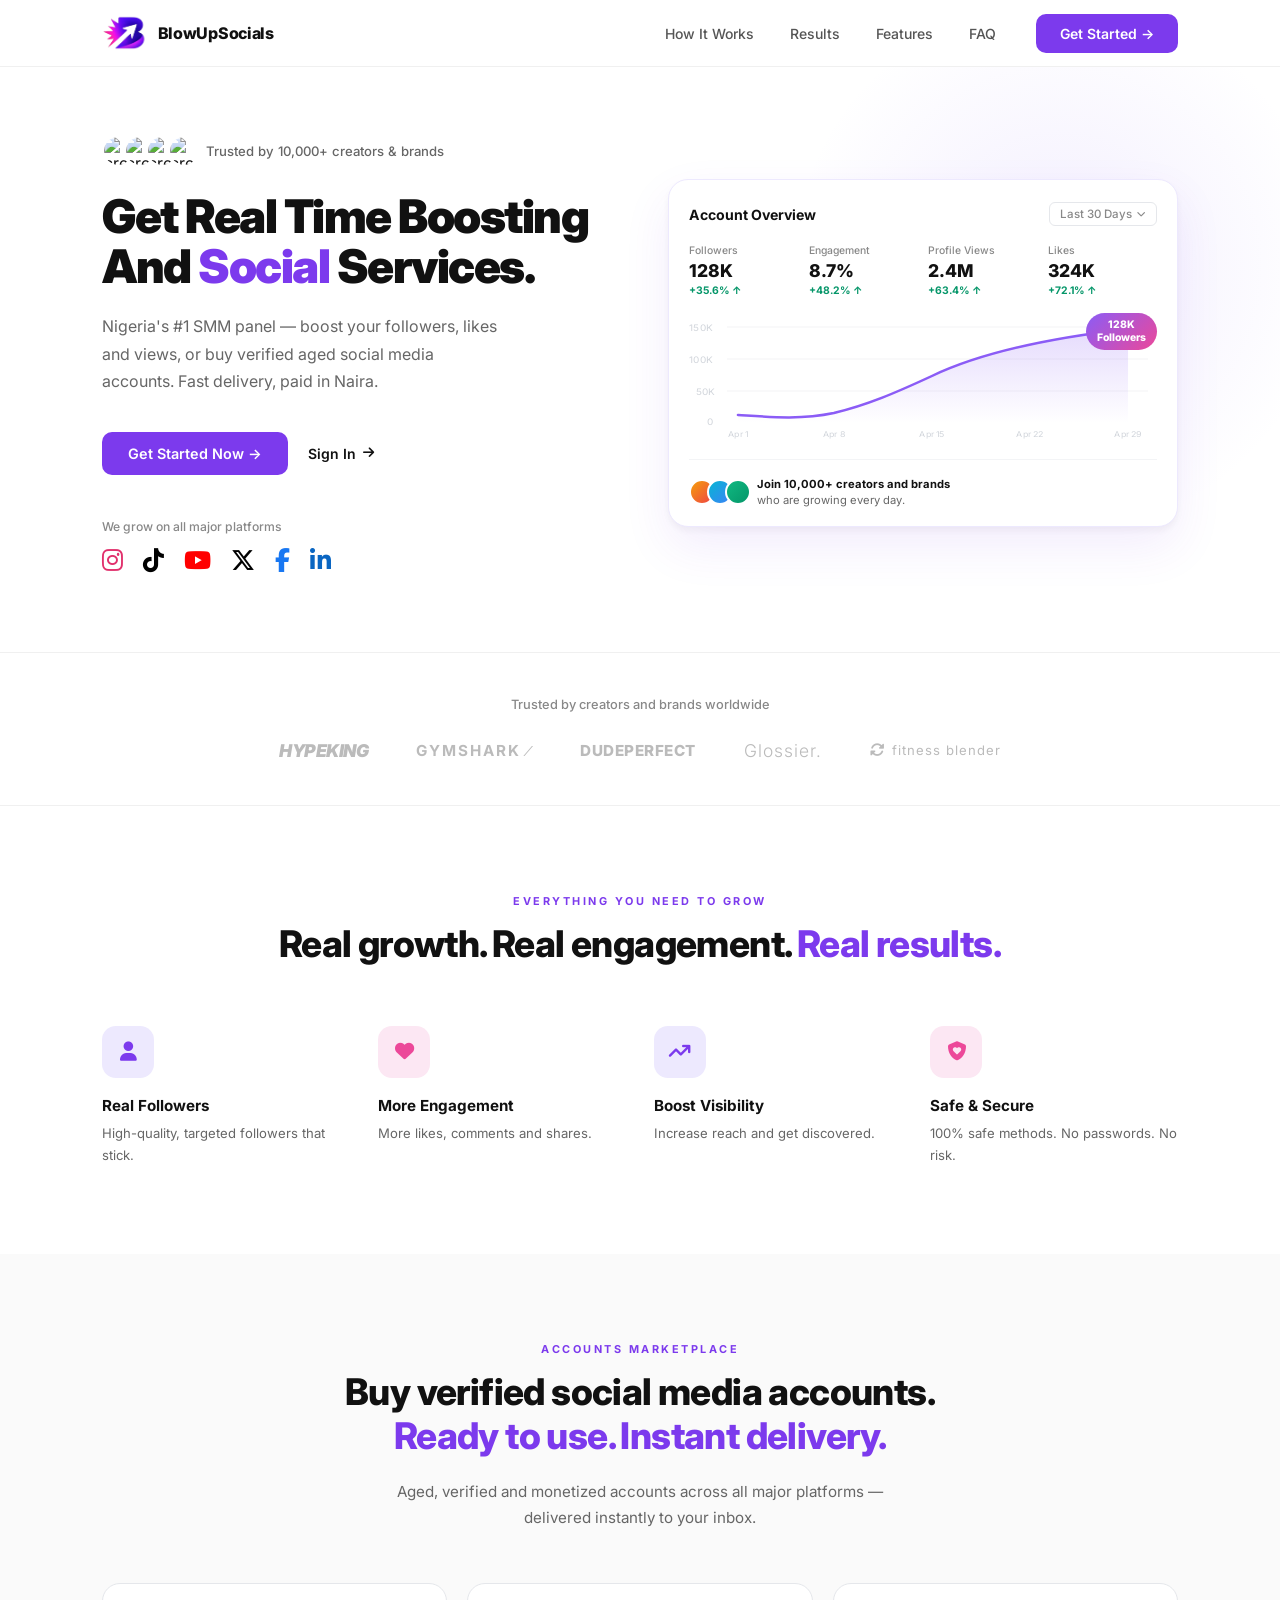
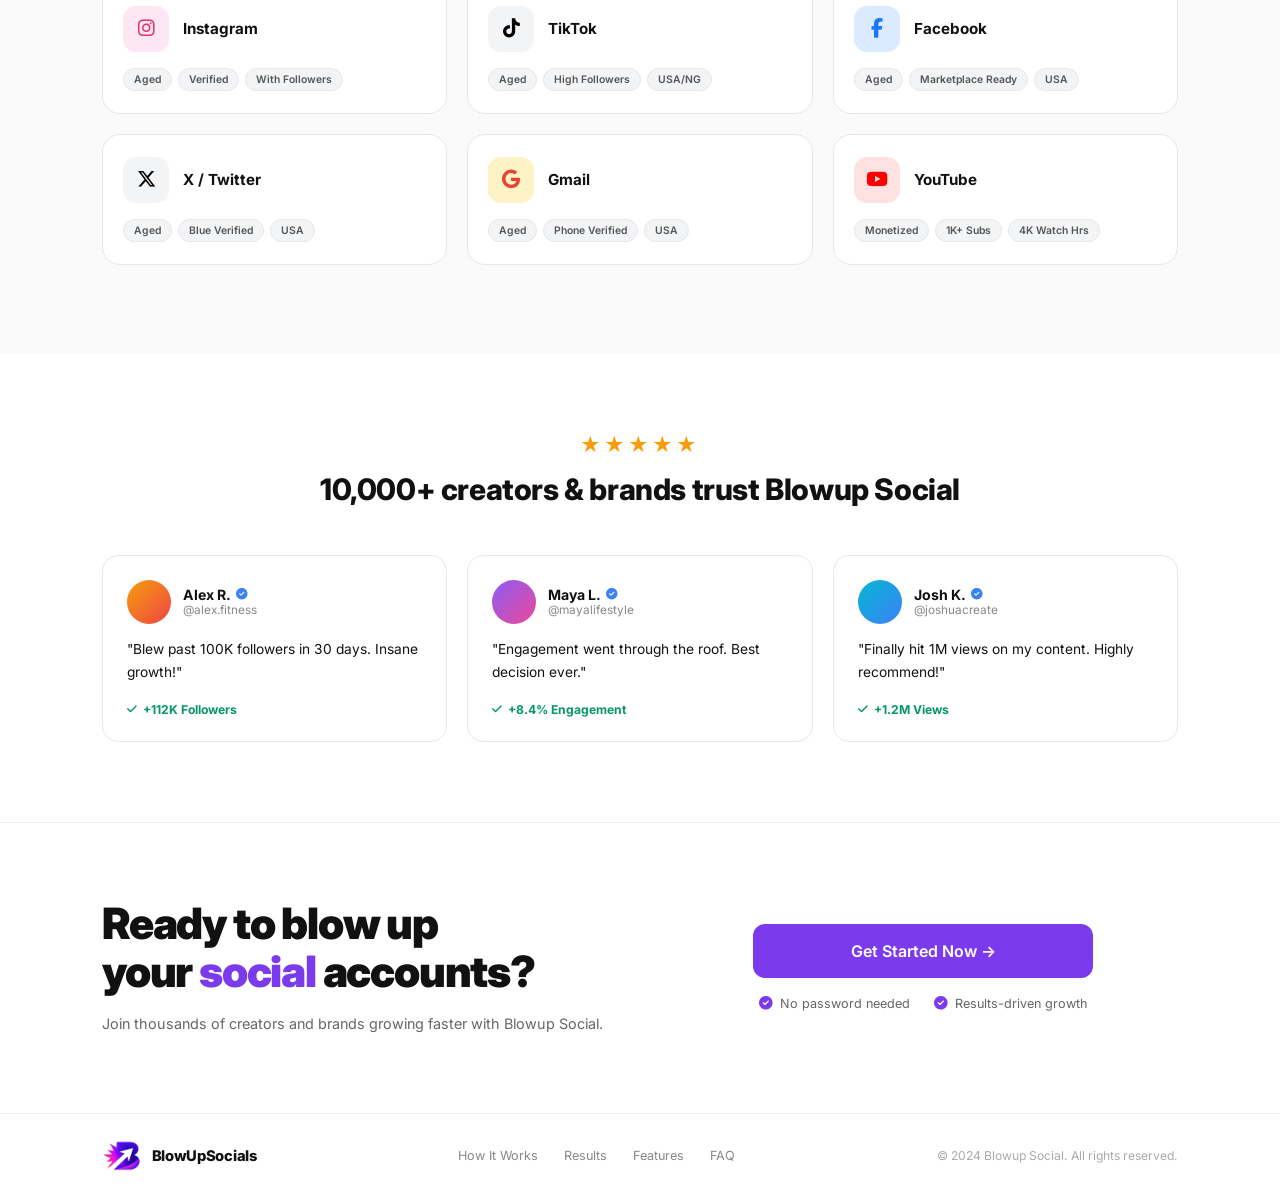
==== index.html @ 9772460f "feat: add PWA support — installable on mobile home screen - manifest.json with name, icons, theme co" ====
﻿<!DOCTYPE html>
<html lang="en">
<head>
  <meta charset="UTF-8" />
  <meta name="viewport" content="width=device-width, initial-scale=1.0" />
  <link rel="manifest" href="/manifest.json" />
  <meta name="theme-color" content="#7c3aed" />
  <meta name="apple-mobile-web-app-capable" content="yes" />
  <meta name="apple-mobile-web-app-status-bar-style" content="default" />
  <meta name="apple-mobile-web-app-title" content="BlowUpSocials" />
  <link rel="apple-touch-icon" href="/img/icon-192.png" />
  <title>BlowUpSocials – Blow Up Your Social Accounts</title>
  <link rel="preconnect" href="https://fonts.googleapis.com" />
  <link rel="preconnect" href="https://fonts.gstatic.com" crossorigin />
  <link href="https://fonts.googleapis.com/css2?family=Inter:wght@400;500;600;700;800;900&display=swap" rel="stylesheet" />
  <link rel="stylesheet" href="https://cdnjs.cloudflare.com/ajax/libs/font-awesome/6.5.0/css/all.min.css" />
  <style>
    *, *::before, *::after { box-sizing: border-box; margin: 0; padding: 0; }
    html { scroll-behavior: smooth; }
    body {
      font-family: 'Inter', sans-serif;
      background: #fff;
      color: #111;
      -webkit-font-smoothing: antialiased;
      overflow-x: hidden;
    }
    a { text-decoration: none; color: inherit; }

    .container { max-width: 1140px; margin: 0 auto; padding: 0 32px; }

    /* ─── NAV ─────────────────────────── */
    nav {
      position: sticky; top: 0; z-index: 100;
      background: rgba(255,255,255,0.96);
      backdrop-filter: blur(12px);
      border-bottom: 1px solid #f0f0f0;
    }
    .nav-inner {
      max-width: 1140px; margin: 0 auto; padding: 0 32px;
      display: flex; align-items: center; height: 66px;
    }
    .nav-logo { margin-right: auto; }
    .nav-logo a { display: flex; align-items: center; gap: 10px; }
    .nav-logo img { height: 36px; width: auto; display: block; }
    .nav-brand { font-size: 1rem; font-weight: 800; color: #111; letter-spacing: -0.3px; white-space: nowrap; }
    .nav-links { display: flex; gap: 36px; margin-right: 40px; }
    .nav-links a { font-size: 0.875rem; font-weight: 500; color: #555; }
    .nav-links a:hover { color: #111; }
    .nav-btn {
      display: inline-flex; align-items: center; gap: 7px;
      background: #7c3aed; color: #fff;
      font-family: inherit; font-size: 0.875rem; font-weight: 600;
      padding: 11px 24px; border-radius: 10px; border: none; cursor: pointer;
      transition: background .18s;
    }
    .nav-btn:hover { background: #6d28d9; }

    /* ─── HERO ────────────────────────── */
    .hero {
      padding: 68px 0 80px;
      position: relative; overflow: hidden;
    }
    /* subtle lavender glow top-right */
    .hero::before {
      content: '';
      position: absolute; top: -80px; right: -60px;
      width: 560px; height: 560px; border-radius: 50%;
      background: radial-gradient(circle, rgba(167,139,250,0.14) 0%, transparent 68%);
      pointer-events: none;
    }
    .hero-grid {
      display: grid;
      grid-template-columns: 1fr 1fr;
      gap: 56px; align-items: center;
      position: relative;
    }

    /* Hero left */
    .hero-trust {
      display: flex; align-items: center; gap: 0;
      margin-bottom: 24px;
    }
    .hero-avs { display: flex; }
    .hav {
      width: 32px; height: 32px; border-radius: 50%;
      border: 2.5px solid #fff;
      margin-right: -10px;
      overflow: hidden; flex-shrink: 0;
    }
    .hav img { width: 100%; height: 100%; object-fit: cover; display: block; border-radius: 50%; }
    .hero-trust-text { font-size: 0.82rem; font-weight: 500; color: #666; margin-left: 16px; }

    .hero-left h1 {
      font-size: clamp(2.1rem, 3.8vw, 2.9rem);
      font-weight: 900; line-height: 1.08; letter-spacing: -1.5px;
      color: #111; margin-bottom: 22px;
    }
    .hero-left h1 .hl { color: #7c3aed; }

    .hero-sub {
      font-size: 1rem; color: #666; line-height: 1.72;
      max-width: 400px; margin-bottom: 36px;
    }

    .hero-ctas { display: flex; align-items: center; gap: 20px; margin-bottom: 44px; }
    .btn-main {
      display: inline-flex; align-items: center; gap: 8px;
      background: #7c3aed; color: #fff;
      font-family: inherit; font-size: 0.9rem; font-weight: 600;
      padding: 13px 26px; border-radius: 10px; border: none; cursor: pointer;
      transition: background .18s;
    }
    .btn-main:hover { background: #6d28d9; }
    .btn-link {
      display: inline-flex; align-items: center; gap: 7px;
      font-family: inherit; font-size: 0.875rem; font-weight: 600;
      color: #111; background: none; border: none; cursor: pointer;
      padding: 0;
    }
    .btn-link i { font-size: 0.85rem; }

    .plat-label { font-size: 0.76rem; color: #888; font-weight: 500; margin-bottom: 14px; }
    .plat-icons { display: flex; align-items: center; gap: 20px; }
    .plat-icons .pi { font-size: 1.5rem; }
    .pi-ig  { color: #e1306c; }
    .pi-tt  { color: #010101; }
    .pi-yt  { color: #ff0000; }
    .pi-x   { color: #000; }
    .pi-fb  { color: #1877f2; }
    .pi-li  { color: #0a66c2; }

    /* Hero right — card */
    .hero-card {
      background: #fff;
      border: 1.5px solid #ede9fe;
      border-radius: 20px;
      padding: 22px 20px 18px;
      box-shadow: 0 4px 6px rgba(0,0,0,0.04), 0 20px 48px rgba(124,58,237,0.09);
    }
    .card-top {
      display: flex; align-items: center; justify-content: space-between;
      margin-bottom: 18px;
    }
    .card-top-title { font-size: 0.88rem; font-weight: 700; color: #111; }
    .card-top-period {
      font-size: 0.72rem; color: #888; font-weight: 500;
      border: 1px solid #e5e7eb; border-radius: 6px; padding: 4px 10px;
      display: flex; align-items: center; gap: 5px;
    }
    .card-stats { display: grid; grid-template-columns: repeat(4,1fr); gap: 10px; margin-bottom: 16px; }
    .cs-lbl { font-size: 0.65rem; color: #888; font-weight: 500; margin-bottom: 5px; }
    .cs-val { font-size: 1.1rem; font-weight: 800; color: #111; margin-bottom: 4px; line-height: 1; }
    .cs-chg { font-size: 0.65rem; font-weight: 700; color: #059669; }

    .chart-wrap { position: relative; }
    .chart-svg { width: 100%; height: 130px; display: block; overflow: visible; }
    .chart-badge {
      position: absolute; top: 0; right: 0;
      background: linear-gradient(135deg,#8b5cf6,#ec4899);
      color: #fff; font-size: 0.65rem; font-weight: 800;
      padding: 5px 11px; border-radius: 20px;
      line-height: 1.3; text-align: center; white-space: nowrap;
    }
    .card-foot {
      display: flex; align-items: center; gap: 0;
      margin-top: 16px; padding-top: 16px;
      border-top: 1px solid #f3f4f6;
    }
    .foot-avs { display: flex; }
    .fav {
      width: 26px; height: 26px; border-radius: 50%;
      border: 2px solid #fff; margin-right: -8px;
      background: #ddd;
    }
    .fav:nth-child(1) { background: linear-gradient(135deg,#f59e0b,#ef4444); }
    .fav:nth-child(2) { background: linear-gradient(135deg,#06b6d4,#3b82f6); }
    .fav:nth-child(3) { background: linear-gradient(135deg,#10b981,#059669); }
    .foot-text { font-size: 0.7rem; color: #666; line-height: 1.45; margin-left: 14px; }
    .foot-text strong { color: #111; }

    /* ─── BRAND STRIP ─────────────────── */
    .brand-strip {
      padding: 44px 0;
      border-top: 1px solid #f0f0f0;
      border-bottom: 1px solid #f0f0f0;
    }
    .brand-strip-lbl { text-align: center; font-size: 0.8rem; color: #888; font-weight: 500; margin-bottom: 28px; }
    .brand-logos {
      display: flex; align-items: center; justify-content: center;
      gap: 48px; flex-wrap: wrap;
    }
    .bl { color: #bbb; transition: color .18s; }
    .bl:hover { color: #888; }
    .bl-mrbeast { font-size: 1.1rem; font-weight: 900; letter-spacing: -0.5px; text-transform: uppercase; font-style: italic; }
    .bl-gymshark { font-size: 0.95rem; font-weight: 700; letter-spacing: 2px; text-transform: uppercase; display: flex; align-items: center; gap: 6px; }
    .bl-dude { font-size: 0.95rem; font-weight: 800; text-transform: uppercase; letter-spacing: 0.5px; }
    .bl-glossier { font-size: 1.1rem; font-weight: 300; letter-spacing: 1px; }
    .bl-fitness { font-size: 0.82rem; font-weight: 400; letter-spacing: 1px; display: flex; align-items: center; gap: 7px; }

    /* ─── FEATURES ────────────────────── */
    .features { padding: 88px 0; }
    .eyebrow {
      font-size: 0.68rem; font-weight: 700; letter-spacing: 2.5px;
      text-transform: uppercase; color: #7c3aed;
      text-align: center; margin-bottom: 14px;
    }
    .feat-h2 {
      font-size: clamp(1.7rem, 3.2vw, 2.3rem); font-weight: 800;
      color: #111; text-align: center; letter-spacing: -0.6px;
      line-height: 1.2; margin-bottom: 60px;
    }
    .feat-h2 .hl { color: #7c3aed; }
    .feat-grid { display: grid; grid-template-columns: repeat(4,1fr); gap: 28px; }
    .feat-card { }
    .feat-ico {
      width: 52px; height: 52px; border-radius: 14px;
      display: flex; align-items: center; justify-content: center;
      font-size: 1.2rem; margin-bottom: 18px;
    }
    .feat-card h3 { font-size: 0.95rem; font-weight: 700; color: #111; margin-bottom: 8px; }
    .feat-card p { font-size: 0.82rem; color: #666; line-height: 1.65; }

    /* ─── ACCOUNTS STORE ────────────────── */
    .accounts { padding: 88px 0; background: #fafafa; }
    .acct-sub {
      font-size: 0.95rem; color: #666; line-height: 1.72;
      max-width: 520px; margin: -40px auto 52px; text-align: center;
    }
    .acct-grid { display: grid; grid-template-columns: repeat(3,1fr); gap: 20px; }
    .acct-card {
      background: #fff; border: 1.5px solid #e5e7eb;
      border-radius: 18px; padding: 22px 20px;
      display: flex; flex-direction: column; gap: 16px;
      transition: border-color .2s, box-shadow .2s;
    }
    .acct-card:hover { border-color: #c4b5fd; box-shadow: 0 8px 28px rgba(124,58,237,0.10); }
    .acct-card-top { display: flex; align-items: center; gap: 14px; }
    .acct-ico {
      width: 46px; height: 46px; border-radius: 13px; flex-shrink: 0;
      display: flex; align-items: center; justify-content: center; font-size: 1.2rem;
    }
    .acct-name { font-size: 0.95rem; font-weight: 700; color: #111; }
    .acct-from { font-size: 0.72rem; color: #7c3aed; font-weight: 600; margin-top: 2px; }
    .acct-tags { display: flex; flex-wrap: wrap; gap: 6px; }
    .acct-tag {
      font-size: 0.65rem; font-weight: 600; padding: 4px 10px; border-radius: 50px;
      background: #f3f4f6; color: #555; border: 1px solid #e5e7eb;
    }
    .acct-btn {
      display: inline-flex; align-items: center; gap: 6px;
      font-size: 0.82rem; font-weight: 700; color: #7c3aed;
      background: #ede9fe; border: none; cursor: pointer;
      padding: 9px 16px; border-radius: 9px;
      font-family: inherit; transition: background .18s; align-self: flex-start;
    }
    .acct-btn:hover { background: #ddd6fe; }
    .acct-cta-row { text-align: center; margin-top: 44px; }
    @media (max-width: 960px) { .acct-grid { grid-template-columns: repeat(2,1fr); } }
    @media (max-width: 600px) {
      .acct-grid { grid-template-columns: 1fr; gap: 12px; }
      .acct-card { padding: 16px 14px; flex-direction: row; align-items: center; gap: 14px; }
      .acct-tags { flex: 1; }
    }

    /* ─── TESTIMONIALS ─────────────────── */
    .testimonials { padding: 80px 0; }
    .testi-top { text-align: center; margin-bottom: 48px; }
    .testi-stars { font-size: 1.25rem; color: #f59e0b; letter-spacing: 3px; margin-bottom: 14px; }
    .testi-h2 { font-size: clamp(1.4rem, 2.8vw, 1.85rem); font-weight: 800; color: #111; letter-spacing: -0.4px; }
    .testi-grid { display: grid; grid-template-columns: repeat(3,1fr); gap: 20px; }
    .testi-card {
      background: #fff; border: 1px solid #e5e7eb;
      border-radius: 16px; padding: 24px;
    }
    .testi-user { display: flex; align-items: center; gap: 12px; margin-bottom: 14px; }
    .tav {
      width: 44px; height: 44px; border-radius: 50%; flex-shrink: 0;
      display: flex; align-items: center; justify-content: center;
    }
    .tav img { width: 100%; height: 100%; border-radius: 50%; object-fit: cover; }
    .tav-1 { background: linear-gradient(135deg,#f59e0b,#ef4444); }
    .tav-2 { background: linear-gradient(135deg,#8b5cf6,#ec4899); }
    .tav-3 { background: linear-gradient(135deg,#06b6d4,#3b82f6); }
    .testi-name { font-size: 0.88rem; font-weight: 700; color: #111; display: flex; align-items: center; gap: 5px; }
    .testi-name .ck { font-size: 0.72rem; color: #3b82f6; }
    .testi-handle { font-size: 0.74rem; color: #888; }
    .testi-quote { font-size: 0.86rem; color: #111; line-height: 1.68; margin-bottom: 18px; }
    .testi-result {
      font-size: 0.76rem; font-weight: 700; color: #059669;
      display: flex; align-items: center; gap: 6px;
    }
    .testi-result i { font-size: 0.7rem; }

    /* ─── CTA ─────────────────────────── */
    .cta-section {
      padding: 76px 0;
      border-top: 1px solid #f0f0f0;
    }
    .cta-grid {
      display: grid; grid-template-columns: 1fr 1fr;
      gap: 56px; align-items: center;
    }
    .cta-left h2 {
      font-size: clamp(1.9rem, 3.8vw, 2.7rem); font-weight: 900;
      color: #111; line-height: 1.12; letter-spacing: -1.2px;
      margin-bottom: 16px;
    }
    .cta-left h2 .hl { color: #7c3aed; }
    .cta-left p { font-size: 0.9rem; color: #666; line-height: 1.72; }
    .cta-right { display: flex; flex-direction: column; align-items: center; gap: 18px; }
    .cta-btn {
      display: inline-flex; align-items: center; justify-content: center; gap: 8px;
      background: #7c3aed; color: #fff;
      font-family: inherit; font-size: 1rem; font-weight: 600;
      padding: 17px 52px; border-radius: 12px; border: none; cursor: pointer;
      transition: background .18s; width: 100%; max-width: 340px;
    }
    .cta-btn:hover { background: #6d28d9; }
    .cta-checks { display: flex; align-items: center; gap: 24px; flex-wrap: wrap; justify-content: center; }
    .cta-chk { font-size: 0.79rem; color: #666; display: flex; align-items: center; gap: 7px; }
    .cta-chk i { color: #7c3aed; font-size: 0.85rem; }

    /* ─── FOOTER ──────────────────────── */
    footer { padding: 26px 0; border-top: 1px solid #f0f0f0; }
    .foot-inner {
      display: flex; align-items: center; justify-content: space-between;
      flex-wrap: wrap; gap: 16px;
    }
    .foot-logo img { height: 32px; width: auto; display: block; border-radius: 4px; }
    .foot-links { display: flex; align-items: center; gap: 26px; }
    .foot-links a { font-size: 0.79rem; color: #888; }
    .foot-links a:hover { color: #111; }
    .foot-copy { font-size: 0.76rem; color: #aaa; }

    /* ─── RESPONSIVE ──────────────────── */
    @media (max-width: 960px) {
      .hero-grid { grid-template-columns: 1fr; gap: 44px; }
      .hero-card { display: none; }
      .feat-grid { grid-template-columns: repeat(2,1fr); }
      .testi-grid { grid-template-columns: repeat(2,1fr); }
      .cta-grid { grid-template-columns: 1fr; gap: 36px; }
      .cta-right { width: 100%; }
    }
    @media (max-width: 600px) {
      .nav-links { display: none; }
      .feat-grid { grid-template-columns: repeat(2,1fr); gap: 18px; }
      .testi-grid { grid-template-columns: 1fr; }
      .brand-logos { gap: 22px; }
      .card-stats { grid-template-columns: repeat(2,1fr); gap: 14px; }
      .hero-left { text-align: center; }
      .hero-left h1 { font-size: 2rem; letter-spacing: -1px; }
      .hero-trust { justify-content: center; }
      .hero-sub { max-width: 100%; margin-left: auto; margin-right: auto; }
      .hero-ctas { justify-content: center; }
      .plat-label { text-align: center; }
      .plat-icons { justify-content: center; }
    }
  </style>
</head>
<body>

<!-- NAV -->
<nav>
  <div class="nav-inner">
    <div class="nav-logo">
      <a href="/"><img src="img/logo.png" alt="BlowUpSocials" /><span class="nav-brand">BlowUpSocials</span></a>
    </div>
    <div class="nav-links">
      <a href="#how-it-works">How It Works</a>
      <a href="#results">Results</a>
      <a href="#features">Features</a>
      <a href="#faq">FAQ</a>
    </div>
    <a href="login.html" class="nav-btn">Get Started →</a>
  </div>
</nav>

<!-- HERO -->
<section class="hero">
  <div class="container">
    <div class="hero-grid">

      <!-- Left -->
      <div class="hero-left">
        <div class="hero-trust">
          <div class="hero-avs">
            <div class="hav"><img src="https://randomuser.me/api/portraits/women/44.jpg" alt="creator" /></div>
            <div class="hav"><img src="https://randomuser.me/api/portraits/men/32.jpg" alt="creator" /></div>
            <div class="hav"><img src="https://randomuser.me/api/portraits/women/68.jpg" alt="creator" /></div>
            <div class="hav"><img src="https://randomuser.me/api/portraits/men/55.jpg" alt="creator" /></div>
          </div>
          <span class="hero-trust-text">Trusted by 10,000+ creators &amp; brands</span>
        </div>

        <h1>Get Real Time Boosting<br>And <span class="hl">Social</span> Services.</h1>

        <p class="hero-sub">Nigeria's #1 SMM panel — boost your followers, likes and views, or buy verified aged social media accounts. Fast delivery, paid in Naira.</p>

        <div class="hero-ctas">
          <a href="register.html" class="btn-main">Get Started Now →</a>
          <a href="login.html" class="btn-link">
            Sign In <i class="fas fa-arrow-right" style="font-size:0.8rem"></i>
          </a>
        </div>

        <p class="plat-label">We grow on all major platforms</p>
        <div class="plat-icons">
          <i class="fab fa-instagram pi pi-ig"></i>
          <i class="fab fa-tiktok pi pi-tt"></i>
          <i class="fab fa-youtube pi pi-yt"></i>
          <i class="fab fa-x-twitter pi pi-x"></i>
          <i class="fab fa-facebook-f pi pi-fb"></i>
          <i class="fab fa-linkedin-in pi pi-li"></i>
        </div>
      </div>

      <!-- Right: Dashboard Card -->
      <div class="hero-card">
        <div class="card-top">
          <span class="card-top-title">Account Overview</span>
          <span class="card-top-period">Last 30 Days <i class="fas fa-chevron-down" style="font-size:0.55rem"></i></span>
        </div>

        <div class="card-stats">
          <div>
            <div class="cs-lbl">Followers</div>
            <div class="cs-val">128K</div>
            <div class="cs-chg">+35.6% ↑</div>
          </div>
          <div>
            <div class="cs-lbl">Engagement</div>
            <div class="cs-val">8.7%</div>
            <div class="cs-chg">+48.2% ↑</div>
          </div>
          <div>
            <div class="cs-lbl">Profile Views</div>
            <div class="cs-val">2.4M</div>
            <div class="cs-chg">+63.4% ↑</div>
          </div>
          <div>
            <div class="cs-lbl">Likes</div>
            <div class="cs-val">324K</div>
            <div class="cs-chg">+72.1% ↑</div>
          </div>
        </div>

        <div class="chart-wrap">
          <svg class="chart-svg" viewBox="0 0 420 130" preserveAspectRatio="none" xmlns="http://www.w3.org/2000/svg">
            <defs>
              <linearGradient id="gfill" x1="0" x2="0" y1="0" y2="1">
                <stop offset="0%" stop-color="#8b5cf6" stop-opacity="0.22"/>
                <stop offset="100%" stop-color="#8b5cf6" stop-opacity="0"/>
              </linearGradient>
            </defs>
            <!-- Y gridlines -->
            <line x1="34" x2="412" y1="14" y2="14" stroke="#f3f4f6" stroke-width="1"/>
            <line x1="34" x2="412" y1="46" y2="46" stroke="#f3f4f6" stroke-width="1"/>
            <line x1="34" x2="412" y1="78" y2="78" stroke="#f3f4f6" stroke-width="1"/>
            <!-- Y labels -->
            <text x="0"  y="18"  font-size="9" fill="#d1d5db" font-family="Inter,sans-serif">150K</text>
            <text x="0"  y="50"  font-size="9" fill="#d1d5db" font-family="Inter,sans-serif">100K</text>
            <text x="6"  y="82"  font-size="9" fill="#d1d5db" font-family="Inter,sans-serif">50K</text>
            <text x="16" y="112" font-size="9" fill="#d1d5db" font-family="Inter,sans-serif">0</text>
            <!-- X labels -->
            <text x="44"  y="124" font-size="8" fill="#d1d5db" font-family="Inter,sans-serif" text-anchor="middle">Apr 1</text>
            <text x="130" y="124" font-size="8" fill="#d1d5db" font-family="Inter,sans-serif" text-anchor="middle">Apr 8</text>
            <text x="218" y="124" font-size="8" fill="#d1d5db" font-family="Inter,sans-serif" text-anchor="middle">Apr 15</text>
            <text x="306" y="124" font-size="8" fill="#d1d5db" font-family="Inter,sans-serif" text-anchor="middle">Apr 22</text>
            <text x="394" y="124" font-size="8" fill="#d1d5db" font-family="Inter,sans-serif" text-anchor="middle">Apr 29</text>
            <!-- Area fill -->
            <path d="M44 102 C72 104 100 107 130 100 C160 92 185 80 218 63 C248 47 300 28 394 16 L394 110 L44 110 Z" fill="url(#gfill)"/>
            <!-- Line -->
            <path d="M44 102 C72 104 100 107 130 100 C160 92 185 80 218 63 C248 47 300 28 394 16" fill="none" stroke="#8b5cf6" stroke-width="2.5" stroke-linecap="round" stroke-linejoin="round"/>
            <!-- Endpoint circle -->
            <circle cx="394" cy="16" r="4.5" fill="#8b5cf6"/>
          </svg>
          <div class="chart-badge">128K<br>Followers</div>
        </div>

        <div class="card-foot">
          <div class="foot-avs">
            <div class="fav fav-1"></div>
            <div class="fav fav-2"></div>
            <div class="fav fav-3"></div>
          </div>
          <span class="foot-text"><strong>Join 10,000+ creators and brands</strong><br>who are growing every day.</span>
        </div>
      </div>

    </div>
  </div>
</section>

<!-- BRAND STRIP -->
<section class="brand-strip">
  <div class="container">
    <p class="brand-strip-lbl">Trusted by creators and brands worldwide</p>
    <div class="brand-logos">
      <span class="bl bl-mrbeast">HypeKing</span>
      <span class="bl bl-gymshark">GYMSHARK <span style="font-weight:300;font-style:italic">∕</span></span>
      <span class="bl bl-dude">DudePerfect</span>
      <span class="bl bl-glossier">Glossier.</span>
      <span class="bl bl-fitness"><i class="fas fa-rotate" style="font-size:0.9rem"></i> fitness blender</span>
    </div>
  </div>
</section>

<!-- FEATURES -->
<section class="features" id="features">
  <div class="container">
    <p class="eyebrow">Everything you need to grow</p>
    <h2 class="feat-h2">Real growth. Real engagement. <span class="hl">Real results.</span></h2>
    <div class="feat-grid">

      <div class="feat-card">
        <div class="feat-ico" style="background:#ede9fe">
          <i class="fas fa-user" style="color:#7c3aed"></i>
        </div>
        <h3>Real Followers</h3>
        <p>High-quality, targeted followers that stick.</p>
      </div>

      <div class="feat-card">
        <div class="feat-ico" style="background:#fce7f3">
          <i class="fas fa-heart" style="color:#ec4899"></i>
        </div>
        <h3>More Engagement</h3>
        <p>More likes, comments and shares.</p>
      </div>

      <div class="feat-card">
        <div class="feat-ico" style="background:#ede9fe">
          <i class="fas fa-arrow-trend-up" style="color:#7c3aed"></i>
        </div>
        <h3>Boost Visibility</h3>
        <p>Increase reach and get discovered.</p>
      </div>

      <div class="feat-card">
        <div class="feat-ico" style="background:#fce7f3">
          <i class="fas fa-shield-heart" style="color:#ec4899"></i>
        </div>
        <h3>Safe &amp; Secure</h3>
        <p>100% safe methods. No passwords. No risk.</p>
      </div>

    </div>
  </div>
</section>

<!-- ACCOUNTS STORE -->
<section class="accounts" id="accounts">
  <div class="container">
    <p class="eyebrow">Accounts Marketplace</p>
    <h2 class="feat-h2">Buy verified social media accounts.<br><span class="hl">Ready to use. Instant delivery.</span></h2>
    <p class="acct-sub">Aged, verified and monetized accounts across all major platforms — delivered instantly to your inbox.</p>
    <div class="acct-grid">

      <div class="acct-card">
        <div class="acct-card-top">
          <div class="acct-ico" style="background:#fce7f3"><i class="fab fa-instagram" style="color:#e1306c"></i></div>
          <div>
            <div class="acct-name">Instagram</div>
          </div>
        </div>
        <div class="acct-tags">
          <span class="acct-tag">Aged</span>
          <span class="acct-tag">Verified</span>
          <span class="acct-tag">With Followers</span>
        </div>
      </div>

      <div class="acct-card">
        <div class="acct-card-top">
          <div class="acct-ico" style="background:#f3f4f6"><i class="fab fa-tiktok" style="color:#010101"></i></div>
          <div>
            <div class="acct-name">TikTok</div>
          </div>
        </div>
        <div class="acct-tags">
          <span class="acct-tag">Aged</span>
          <span class="acct-tag">High Followers</span>
          <span class="acct-tag">USA/NG</span>
        </div>
      </div>

      <div class="acct-card">
        <div class="acct-card-top">
          <div class="acct-ico" style="background:#dbeafe"><i class="fab fa-facebook-f" style="color:#1877f2"></i></div>
          <div>
            <div class="acct-name">Facebook</div>
          </div>
        </div>
        <div class="acct-tags">
          <span class="acct-tag">Aged</span>
          <span class="acct-tag">Marketplace Ready</span>
          <span class="acct-tag">USA</span>
        </div>
      </div>

      <div class="acct-card">
        <div class="acct-card-top">
          <div class="acct-ico" style="background:#f3f4f6"><i class="fab fa-x-twitter" style="color:#000"></i></div>
          <div>
            <div class="acct-name">X / Twitter</div>
          </div>
        </div>
        <div class="acct-tags">
          <span class="acct-tag">Aged</span>
          <span class="acct-tag">Blue Verified</span>
          <span class="acct-tag">USA</span>
        </div>
      </div>

      <div class="acct-card">
        <div class="acct-card-top">
          <div class="acct-ico" style="background:#fef3c7"><i class="fab fa-google" style="color:#ea4335"></i></div>
          <div>
            <div class="acct-name">Gmail</div>
          </div>
        </div>
        <div class="acct-tags">
          <span class="acct-tag">Aged</span>
          <span class="acct-tag">Phone Verified</span>
          <span class="acct-tag">USA</span>
        </div>
      </div>

      <div class="acct-card">
        <div class="acct-card-top">
          <div class="acct-ico" style="background:#fee2e2"><i class="fab fa-youtube" style="color:#ff0000"></i></div>
          <div>
            <div class="acct-name">YouTube</div>
          </div>
        </div>
        <div class="acct-tags">
          <span class="acct-tag">Monetized</span>
          <span class="acct-tag">1K+ Subs</span>
          <span class="acct-tag">4K Watch Hrs</span>
        </div>
      </div>

    </div>
  </div>
</section>

<!-- TESTIMONIALS -->
<section class="testimonials" id="results">
  <div class="container">
    <div class="testi-top">
      <div class="testi-stars">★★★★★</div>
      <h2 class="testi-h2">10,000+ creators &amp; brands trust Blowup Social</h2>
    </div>
    <div class="testi-grid">

      <div class="testi-card">
        <div class="testi-user">
          <div class="tav tav-1"></div>
          <div>
            <div class="testi-name">Alex R. <i class="fas fa-circle-check ck"></i></div>
            <div class="testi-handle">@alex.fitness</div>
          </div>
        </div>
        <p class="testi-quote">"Blew past 100K followers in 30 days. Insane growth!"</p>
        <div class="testi-result"><i class="fas fa-check"></i> +112K Followers</div>
      </div>

      <div class="testi-card">
        <div class="testi-user">
          <div class="tav tav-2"></div>
          <div>
            <div class="testi-name">Maya L. <i class="fas fa-circle-check ck"></i></div>
            <div class="testi-handle">@mayalifestyle</div>
          </div>
        </div>
        <p class="testi-quote">"Engagement went through the roof. Best decision ever."</p>
        <div class="testi-result"><i class="fas fa-check"></i> +8.4% Engagement</div>
      </div>

      <div class="testi-card">
        <div class="testi-user">
          <div class="tav tav-3"></div>
          <div>
            <div class="testi-name">Josh K. <i class="fas fa-circle-check ck"></i></div>
            <div class="testi-handle">@joshuacreate</div>
          </div>
        </div>
        <p class="testi-quote">"Finally hit 1M views on my content. Highly recommend!"</p>
        <div class="testi-result"><i class="fas fa-check"></i> +1.2M Views</div>
      </div>

    </div>
  </div>
</section>

<!-- CTA -->
<section class="cta-section" id="how-it-works">
  <div class="container">
    <div class="cta-grid">
      <div class="cta-left">
        <h2>Ready to blow up<br>your <span class="hl">social</span> accounts?</h2>
        <p>Join thousands of creators and brands growing faster with Blowup Social.</p>
      </div>
      <div class="cta-right">
        <a href="register.html" class="cta-btn">Get Started Now →</a>
        <div class="cta-checks">
          <span class="cta-chk"><i class="fas fa-check-circle"></i> No password needed</span>
          <span class="cta-chk"><i class="fas fa-check-circle"></i> Results-driven growth</span>
        </div>
      </div>
    </div>
  </div>
</section>

<!-- FOOTER -->
<footer>
  <div class="container">
    <div class="foot-inner">
      <div class="foot-logo">
        <a href="/" style="display:flex;align-items:center;gap:9px"><img src="img/logo.png" alt="BlowUpSocials" /><span style="font-size:0.92rem;font-weight:800;color:#111;letter-spacing:-0.3px">BlowUpSocials</span></a>
      </div>
      <div class="foot-links">
        <a href="#how-it-works">How It Works</a>
        <a href="#results">Results</a>
        <a href="#features">Features</a>
        <a href="#faq">FAQ</a>
      </div>
      <div class="foot-copy">© 2024 Blowup Social. All rights reserved.</div>
    </div>
  </div>
</footer>

</body>
</html>
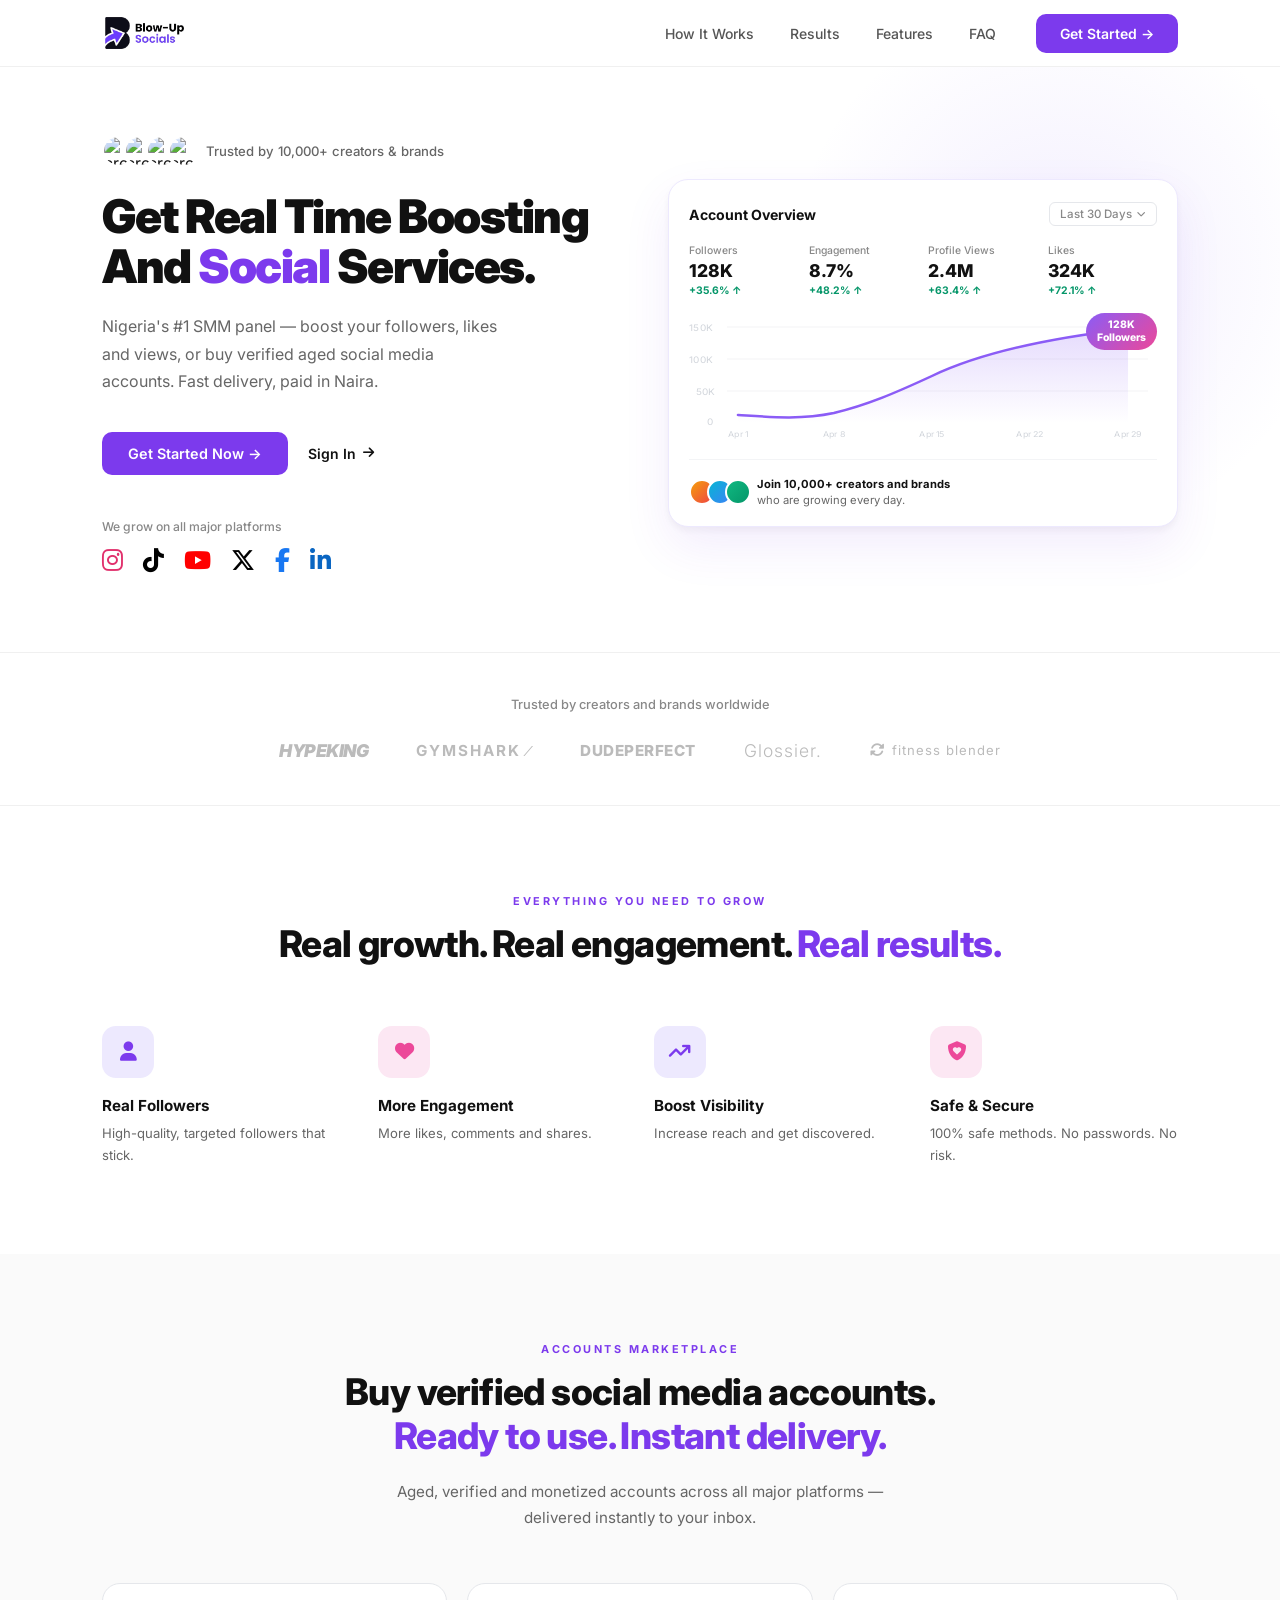
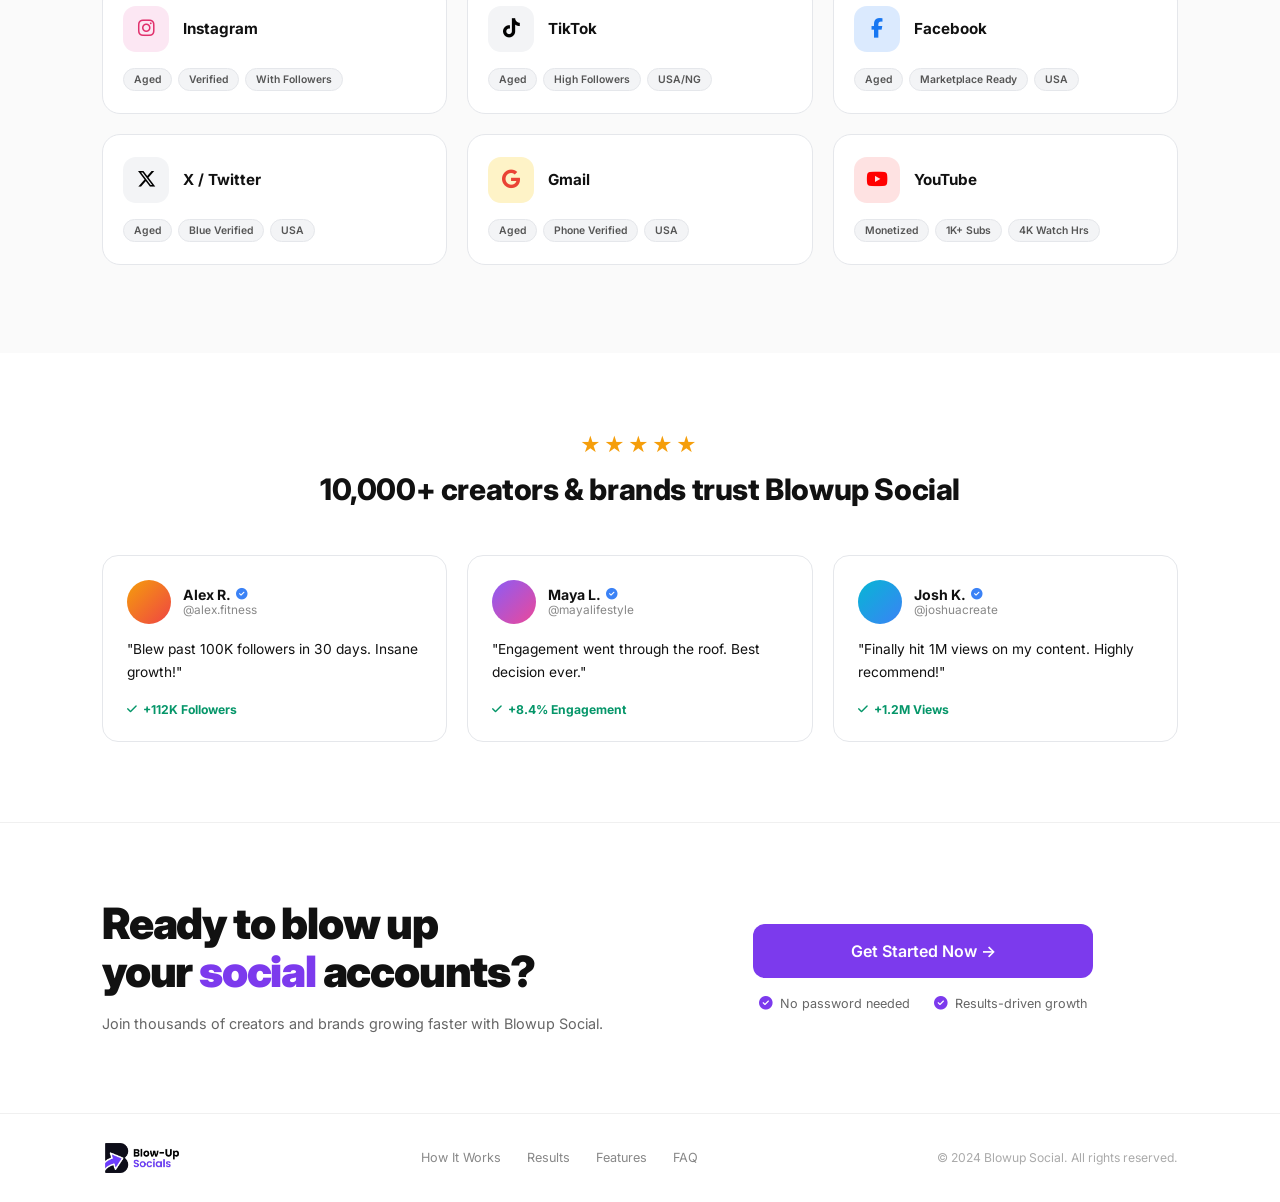
==== commit 0a0a5d5b: "feat: replace logo with new Blow-Up Socials branding across all pages - Remove background from logo " ====
--- a/index.html
+++ b/index.html
@@ -5,11 +5,26 @@
   <meta name="viewport" content="width=device-width, initial-scale=1.0" />
   <link rel="manifest" href="/manifest.json" />
   <meta name="theme-color" content="#7c3aed" />
+  <meta name="cryptomus" content="66de2289" />
   <meta name="apple-mobile-web-app-capable" content="yes" />
   <meta name="apple-mobile-web-app-status-bar-style" content="default" />
   <meta name="apple-mobile-web-app-title" content="BlowUpSocials" />
   <link rel="apple-touch-icon" href="/img/icon-192.png" />
-  <title>BlowUpSocials – Blow Up Your Social Accounts</title>
+  <title>BlowUpSocials – Grow Your Social Media Fast</title>
+  <meta name="description" content="BlowUpSocials is a trusted Nigerian SMM panel. Buy real Instagram followers, TikTok views, YouTube subscribers and more. Fast delivery, secure payments in Naira." />
+  <meta name="keywords" content="buy instagram followers nigeria, smm panel nigeria, tiktok views, youtube subscribers, social media growth" />
+  <link rel="canonical" href="https://blowupsocials.net/" />
+  <!-- Open Graph -->
+  <meta property="og:type" content="website" />
+  <meta property="og:url" content="https://blowupsocials.net/" />
+  <meta property="og:title" content="BlowUpSocials – Grow Your Social Media Fast" />
+  <meta property="og:description" content="Nigeria's trusted SMM panel. Buy Instagram followers, TikTok views, YouTube subscribers and more. Fast delivery, secure Naira payments." />
+  <meta property="og:image" content="https://blowupsocials.net/img/icon-512.png" />
+  <!-- Twitter Card -->
+  <meta name="twitter:card" content="summary_large_image" />
+  <meta name="twitter:title" content="BlowUpSocials – Grow Your Social Media Fast" />
+  <meta name="twitter:description" content="Nigeria's trusted SMM panel. Fast delivery, secure Naira payments." />
+  <meta name="twitter:image" content="https://blowupsocials.net/img/icon-512.png" />
   <link rel="preconnect" href="https://fonts.googleapis.com" />
   <link rel="preconnect" href="https://fonts.gstatic.com" crossorigin />
   <link href="https://fonts.googleapis.com/css2?family=Inter:wght@400;500;600;700;800;900&display=swap" rel="stylesheet" />
@@ -41,8 +56,7 @@
     }
     .nav-logo { margin-right: auto; }
     .nav-logo a { display: flex; align-items: center; gap: 10px; }
-    .nav-logo img { height: 36px; width: auto; display: block; }
-    .nav-brand { font-size: 1rem; font-weight: 800; color: #111; letter-spacing: -0.3px; white-space: nowrap; }
+    .nav-logo img { height: 38px; width: auto; display: block; }
     .nav-links { display: flex; gap: 36px; margin-right: 40px; }
     .nav-links a { font-size: 0.875rem; font-weight: 500; color: #555; }
     .nav-links a:hover { color: #111; }
@@ -326,7 +340,7 @@
       display: flex; align-items: center; justify-content: space-between;
       flex-wrap: wrap; gap: 16px;
     }
-    .foot-logo img { height: 32px; width: auto; display: block; border-radius: 4px; }
+    .foot-logo img { height: 36px; width: auto; display: block; }
     .foot-links { display: flex; align-items: center; gap: 26px; }
     .foot-links a { font-size: 0.79rem; color: #888; }
     .foot-links a:hover { color: #111; }
@@ -356,6 +370,34 @@
       .plat-icons { justify-content: center; }
     }
   </style>
+<!-- TikTok Pixel Code Start -->
+<script>
+!function (w, d, t) {
+  w.TiktokAnalyticsObject=t;var ttq=w[t]=w[t]||[];ttq.methods=["page","track","identify","instances","debug","on","off","once","ready","alias","group","enableCookie","disableCookie","holdConsent","revokeConsent","grantConsent"],ttq.setAndDefer=function(t,e){t[e]=function(){t.push([e].concat(Array.prototype.slice.call(arguments,0)))}};for(var i=0;i<ttq.methods.length;i++)ttq.setAndDefer(ttq,ttq.methods[i]);ttq.instance=function(t){for(
+var e=ttq._i[t]||[],n=0;n<ttq.methods.length;n++)ttq.setAndDefer(e,ttq.methods[n]);return e},ttq.load=function(e,n){var r="https://analytics.tiktok.com/i18n/pixel/events.js",o=n&&n.partner;ttq._i=ttq._i||{},ttq._i[e]=[],ttq._i[e]._u=r,ttq._t=ttq._t||{},ttq._t[e]=+new Date,ttq._o=ttq._o||{},ttq._o[e]=n||{};n=document.createElement("script")
+;n.type="text/javascript",n.async=!0,n.src=r+"?sdkid="+e+"&lib="+t;e=document.getElementsByTagName("script")[0];e.parentNode.insertBefore(n,e)};
+  ttq.load('DAGMGFJC77UC8FLJUHS0');
+  ttq.page();
+}(window, document, 'ttq');
+</script>
+<!-- TikTok Pixel Code End -->
+<!-- Meta Pixel Code -->
+<script>
+!function(f,b,e,v,n,t,s)
+{if(f.fbq)return;n=f.fbq=function(){n.callMethod?
+n.callMethod.apply(n,arguments):n.queue.push(arguments)};
+if(!f._fbq)f._fbq=n;n.push=n;n.loaded=!0;n.version='2.0';
+n.queue=[];t=b.createElement(e);t.async=!0;
+t.src=v;s=b.getElementsByTagName(e)[0];
+s.parentNode.insertBefore(t,s)}(window, document,'script',
+'https://connect.facebook.net/en_US/fbevents.js');
+fbq('init', '2908681819475419');
+fbq('track', 'PageView');
+</script>
+<noscript><img height="1" width="1" style="display:none"
+src="https://www.facebook.com/tr?id=2908681819475419&ev=PageView&noscript=1"
+/></noscript>
+<!-- End Meta Pixel Code -->
 </head>
 <body>
 
@@ -363,7 +405,7 @@
 <nav>
   <div class="nav-inner">
     <div class="nav-logo">
-      <a href="/"><img src="img/logo.png" alt="BlowUpSocials" /><span class="nav-brand">BlowUpSocials</span></a>
+      <a href="/"><img src="img/logo.png" alt="BlowUpSocials" /></a>
     </div>
     <div class="nav-links">
       <a href="#how-it-works">How It Works</a>
@@ -717,7 +759,7 @@
   <div class="container">
     <div class="foot-inner">
       <div class="foot-logo">
-        <a href="/" style="display:flex;align-items:center;gap:9px"><img src="img/logo.png" alt="BlowUpSocials" /><span style="font-size:0.92rem;font-weight:800;color:#111;letter-spacing:-0.3px">BlowUpSocials</span></a>
+        <a href="/"><img src="img/logo.png" alt="BlowUpSocials" /></a>
       </div>
       <div class="foot-links">
         <a href="#how-it-works">How It Works</a>
@@ -730,5 +772,23 @@
   </div>
 </footer>
 
+<script>
+  (function() {
+    const props = {
+      contents: [{ content_id: 'homepage', content_type: 'product', content_name: 'BlowUpSocials Homepage' }],
+      value: 0, currency: 'NGN'
+    };
+    if (window.ttq) ttq.track('ViewContent', props);
+    fetch('/api/tiktok-events', {
+      method: 'POST',
+      headers: { 'Content-Type': 'application/json' },
+      body: JSON.stringify({
+        event: 'ViewContent', user: {}, properties: props,
+        event_id: 'ViewContent-' + Date.now(),
+        page_url: window.location.href,
+      }),
+    }).catch(() => {});
+  })();
+</script>
 </body>
 </html>
